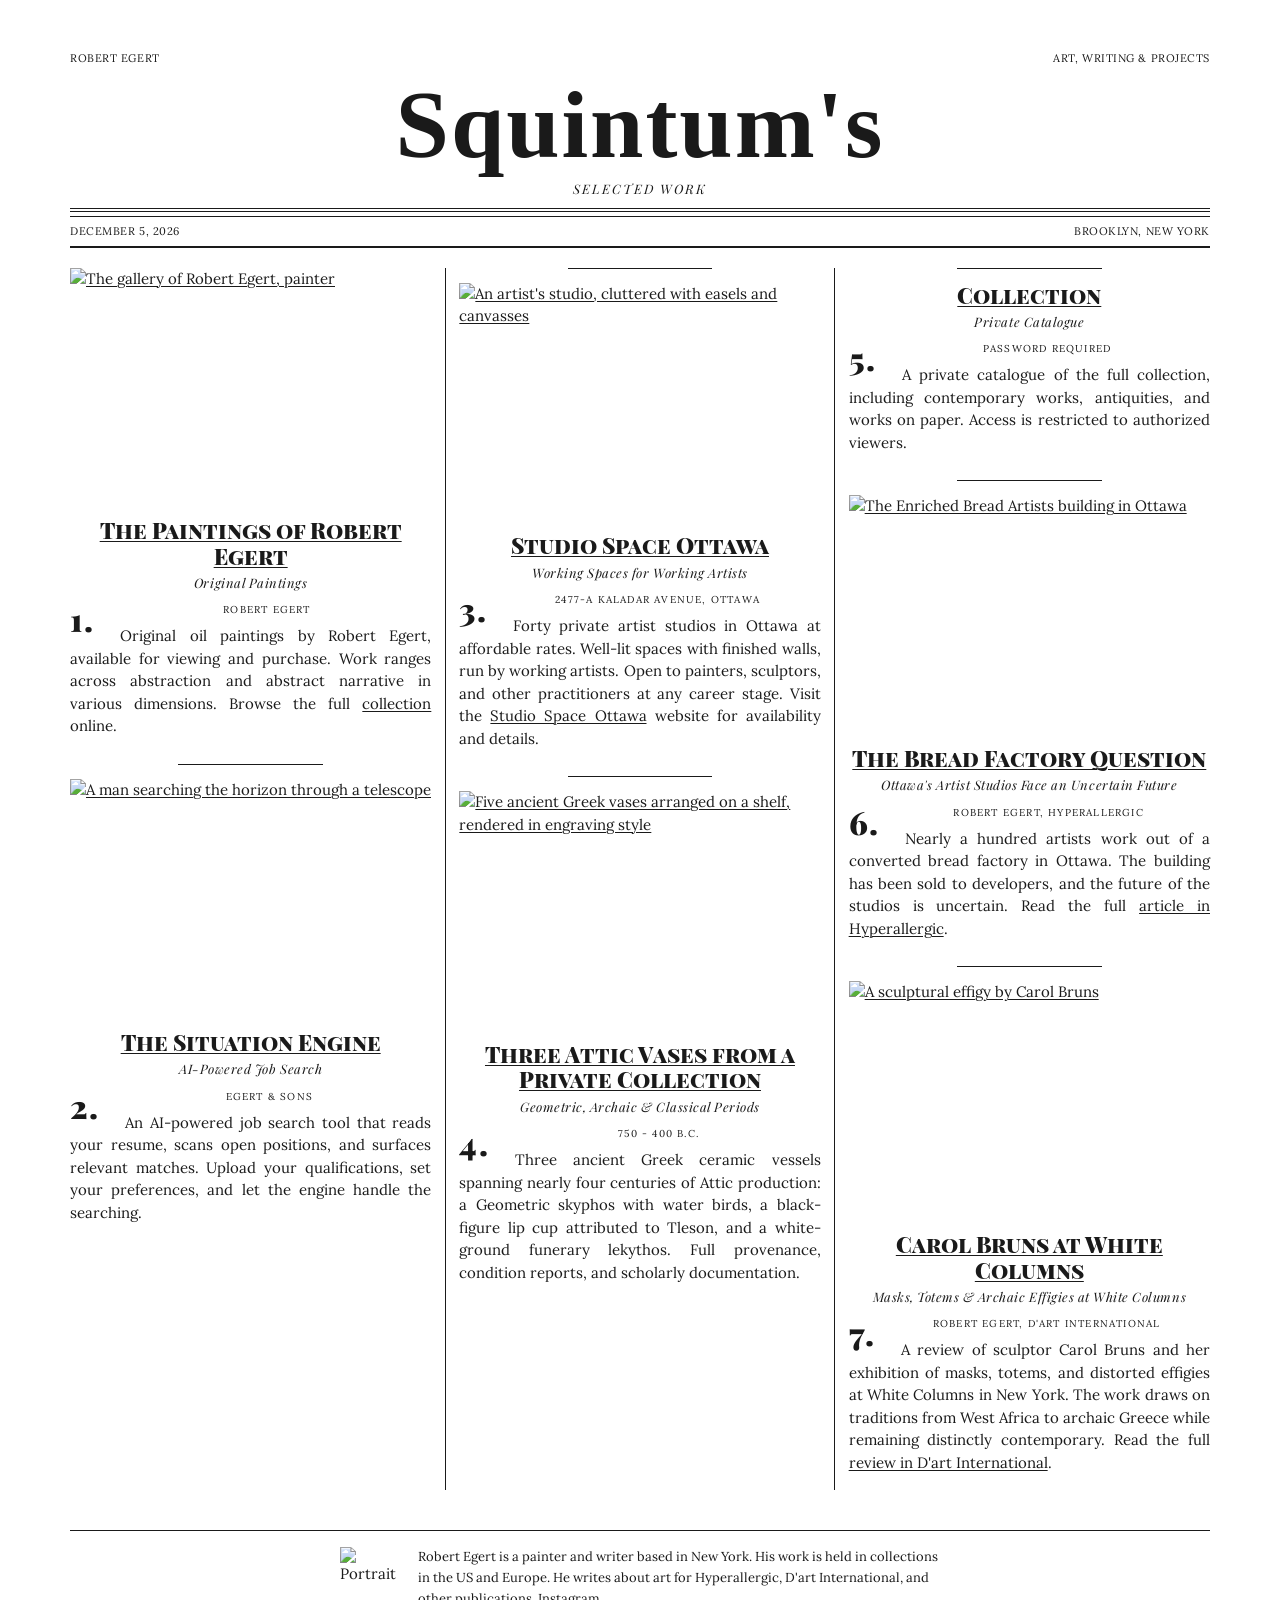
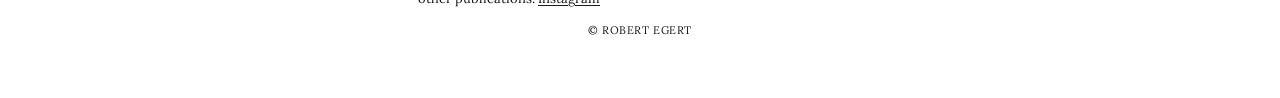
==== index.html @ 0c0c662a "Add Cloudflare Web Analytics beacon to all pages Co-Authored-By: Claude Opus 4.6 <noreply@anthropic." ====
<!DOCTYPE html>
<html lang="en">
<head>
<meta charset="UTF-8">
<meta name="viewport" content="width=device-width, initial-scale=1.0">
<title>Squintum's — A Cabinet of Esoteric Curiosities</title>
<meta name="description" content="Squintum's: paintings by Robert Egert, art writing, the Situation Engine job search tool, Studio Space Ottawa, and other projects.">
<link rel="canonical" href="https://squintum.com/">

<!-- Open Graph -->
<meta property="og:type" content="website">
<meta property="og:url" content="https://squintum.com/">
<meta property="og:title" content="Squintum's">
<meta property="og:description" content="Paintings by Robert Egert, art writing, the Situation Engine job search tool, Studio Space Ottawa, and other projects.">
<meta property="og:image" content="https://squintum.com/picture-gallery.jpg">
<meta property="og:image:width" content="1200">
<meta property="og:image:alt" content="The gallery of Robert Egert, painter">
<meta property="og:site_name" content="Squintum's">
<meta property="og:locale" content="en_US">

<!-- Twitter Card -->
<meta name="twitter:card" content="summary_large_image">
<meta name="twitter:title" content="Squintum's">
<meta name="twitter:description" content="Paintings by Robert Egert, art writing, the Situation Engine job search tool, Studio Space Ottawa, and other projects.">
<meta name="twitter:image" content="https://squintum.com/picture-gallery.jpg">

<!-- JSON-LD Structured Data -->
<script type="application/ld+json">
{
  "@context": "https://schema.org",
  "@type": "WebSite",
  "name": "Squintum's",
  "alternateName": "Squintum",
  "url": "https://squintum.com",
  "description": "Paintings, art writing, and projects by Robert Egert",
  "publisher": {
    "@type": "Person",
    "name": "Robert Egert",
    "url": "https://robertegert.com"
  }
}
</script>

<link rel="preconnect" href="https://fonts.googleapis.com">
<link rel="preconnect" href="https://fonts.gstatic.com" crossorigin>
<link href="https://fonts.googleapis.com/css2?family=Playfair+Display:ital,wght@0,400;0,700;0,900;1,400&family=Playfair+Display+SC:wght@400;700;900&family=Old+Standard+TT:ital,wght@0,400;0,700;1,400&family=Lora:ital,wght@0,400;0,700;1,400&display=swap" rel="stylesheet">
<style>
  *,
  *::before,
  *::after {
    margin: 0;
    padding: 0;
    box-sizing: border-box;
  }

  body {
    background-color: #ffffff;
    font-family: 'Lora', 'Georgia', serif;
    color: #1a1a1a;
    line-height: 1.5;
    font-size: 15px;
  }

  .page {
    max-width: 1200px;
    margin: 0 auto;
    padding: 20px 30px 60px;
  }

  /* ---- HEADER ---- */

  .masthead {
    text-align: center;
    padding: 30px 0 10px;
    border-bottom: 4px double #1a1a1a;
    margin-bottom: 4px;
  }

  .masthead-top {
    display: flex;
    justify-content: space-between;
    align-items: center;
    font-size: 11px;
    letter-spacing: 0.05em;
    text-transform: uppercase;
    margin-bottom: 10px;
  }

  .masthead h1 {
    font-family: 'Old Standard TT', 'Georgia', serif;
    font-size: clamp(48px, 8vw, 96px);
    font-weight: 700;
    line-height: 1;
    letter-spacing: 0.02em;
    margin: 0;
  }

  .masthead-subtitle {
    font-family: 'Playfair Display', serif;
    font-size: 13px;
    font-style: italic;
    letter-spacing: 0.15em;
    text-transform: uppercase;
    margin-top: 6px;
  }

  .masthead-rule {
    border: none;
    border-top: 1px solid #1a1a1a;
    margin: 0;
  }

  .masthead-info {
    display: flex;
    justify-content: space-between;
    font-size: 11px;
    letter-spacing: 0.05em;
    text-transform: uppercase;
    padding: 6px 0;
    border-bottom: 2px solid #1a1a1a;
    margin-bottom: 20px;
  }

  /* ---- COLUMNS ---- */

  .columns {
    column-count: 3;
    column-gap: 28px;
    column-rule: 1px solid #1a1a1a;
  }

  /* ---- ARTICLES ---- */

  .article {
    break-inside: avoid;
    margin-bottom: 10px;
    padding-bottom: 10px;
  }

  .article-divider {
    border: none;
    border-top: 1px solid #1a1a1a;
    width: 40%;
    margin: 0 auto 14px;
  }

  .article img {
    display: block;
    width: 100%;
    height: auto;
    margin-bottom: 10px;
  }

  .article h2 {
    font-family: 'Playfair Display SC', serif;
    font-size: 22px;
    font-weight: 900;
    line-height: 1.15;
    text-align: center;
    margin-bottom: 4px;
  }

  .article h3 {
    font-family: 'Playfair Display', serif;
    font-size: 13px;
    font-weight: 400;
    font-style: italic;
    text-align: center;
    margin-bottom: 10px;
    letter-spacing: 0.04em;
  }

  .article p {
    text-align: justify;
    text-indent: 1.2em;
    margin-bottom: 6px;
    hyphens: auto;
  }

  .columns {
    counter-reset: article-num;
  }

  .article {
    counter-increment: article-num;
  }

  .article p:first-of-type {
    text-indent: 0;
  }

  .article p:first-of-type::before {
    content: counter(article-num) ".";
    font-family: 'Playfair Display', serif;
    font-size: 3.2em;
    float: left;
    line-height: 0.8;
    margin: 4px 8px 0 0;
    font-weight: 900;
  }

  .article .byline {
    font-size: 10px;
    text-align: center;
    text-transform: uppercase;
    letter-spacing: 0.12em;
    margin-bottom: 8px;
    font-style: normal;
  }

  .article a {
    color: inherit;
    text-decoration: underline;
    text-decoration-thickness: 1px;
    text-underline-offset: 2px;
  }

  .article a:hover {
    text-decoration-thickness: 2px;
  }

  /* ---- FOOTER ---- */

  .site-footer {
    border-top: 1px solid #1a1a1a;
    margin-top: 40px;
    padding-top: 16px;
    display: flex;
    flex-direction: column;
    align-items: center;
  }

  .footer-bio {
    display: flex;
    align-items: flex-start;
    gap: 14px;
    max-width: 600px;
  }

  .footer-bio img {
    width: 64px;
    height: auto;
    flex-shrink: 0;
  }

  .footer-bio p {
    font-size: 13px;
    line-height: 1.6;
    text-align: left;
    margin: 0;
  }

  .site-footer .copyright {
    font-size: 11px;
    letter-spacing: 0.05em;
    text-transform: uppercase;
    margin-top: 12px;
  }

  .site-footer a {
    color: inherit;
    text-decoration: underline;
    text-decoration-thickness: 1px;
    text-underline-offset: 2px;
  }

  .site-footer a:hover {
    text-decoration-thickness: 2px;
  }

  /* ---- RESPONSIVE ---- */

  @media (max-width: 900px) {
    .columns {
      column-count: 2;
    }
    .page {
      padding: 15px 20px 40px;
    }
  }

  @media (max-width: 560px) {
    .columns {
      column-count: 1;
    }
    .page {
      padding: 10px 15px 30px;
    }
    .masthead h1 {
      font-size: 42px;
    }
    .masthead-top,
    .masthead-info {
      flex-direction: column;
      align-items: center;
      gap: 2px;
    }
  }
</style>
</head>
<body>
<div class="page">

  <header class="masthead">
    <div class="masthead-top">
      <span>Robert Egert</span>
      <span>Art, Writing &amp; Projects</span>
    </div>
    <h1>Squintum's</h1>
    <p class="masthead-subtitle">Selected Work</p>
  </header>
  <hr class="masthead-rule">
  <div class="masthead-info">
    <span id="pub-date"></span>
<span>Brooklyn, New York</span>
  </div>

  <div class="columns">

    <article class="article">
      <a href="https://robertegert.com"><img src="picture-gallery.jpg" alt="The gallery of Robert Egert, painter" width="1248" height="832"></a>
      <h2><a href="https://robertegert.com">The Paintings of Robert Egert</a></h2>
      <h3>Original Paintings</h3>
      <p class="byline">Robert Egert</p>
      <p>Original oil paintings by Robert Egert, available for viewing and purchase. Work ranges across abstraction and abstract narrative in various dimensions. Browse the full <a href="https://robertegert.com">collection</a> online.</p>
    </article>

    <article class="article">
      <hr class="article-divider">
      <a href="https://job-search-frontend.pages.dev"><img src="telescope-man.jpg" alt="A man searching the horizon through a telescope" width="1248" height="832" loading="lazy"></a>
      <h2><a href="https://job-search-frontend.pages.dev">The Situation Engine</a></h2>
      <h3>AI-Powered Job Search</h3>
      <p class="byline">Egert &amp; Sons</p>
      <p>An AI-powered job search tool that reads your resume, scans open positions, and surfaces relevant matches. Upload your qualifications, set your preferences, and let the engine handle the searching.</p>
    </article>

    <article class="article">
      <hr class="article-divider">
      <a href="https://studiospaceottawa.ca"><img src="studio.jpg" alt="An artist's studio, cluttered with easels and canvasses" width="1248" height="832" loading="lazy"></a>
      <h2><a href="https://studiospaceottawa.ca">Studio Space Ottawa</a></h2>
      <h3>Working Spaces for Working Artists</h3>
      <p class="byline">2477-A Kaladar Avenue, Ottawa</p>
      <p>Forty private artist studios in Ottawa at affordable rates. Well-lit spaces with finished walls, run by working artists. Open to painters, sculptors, and other practitioners at any career stage. Visit the <a href="https://studiospaceottawa.ca">Studio Space Ottawa</a> website for availability and details.</p>
    </article>

    <article class="article">
      <hr class="article-divider">
      <a href="/vases/"><img src="vases-illustration.jpg" alt="Five ancient Greek vases arranged on a shelf, rendered in engraving style" width="1248" height="832" loading="lazy"></a>
      <h2><a href="/vases/">Three Attic Vases from a Private Collection</a></h2>
      <h3>Geometric, Archaic &amp; Classical Periods</h3>
      <p class="byline">750 - 400 B.C.</p>
      <p>Three ancient Greek ceramic vessels spanning nearly four centuries of Attic production: a Geometric skyphos with water birds, a black-figure lip cup attributed to Tleson, and a white-ground funerary lekythos. Full provenance, condition reports, and scholarly documentation.</p>
    </article>

    <article class="article">
      <hr class="article-divider">
      <h2><a href="/collection/">Collection</a></h2>
      <h3>Private Catalogue</h3>
      <p class="byline">Password Required</p>
      <p>A private catalogue of the full collection, including contemporary works, antiquities, and works on paper. Access is restricted to authorized viewers.</p>
    </article>

    <article class="article">
      <hr class="article-divider">
      <a href="https://hyperallergic.com/ottawa-bread-factory-turned-artists-studios-faces-uncertain-future/"><img src="hyperallergic.jpg" alt="The Enriched Bread Artists building in Ottawa" width="1248" height="832" loading="lazy"></a>
      <h2><a href="https://hyperallergic.com/ottawa-bread-factory-turned-artists-studios-faces-uncertain-future/">The Bread Factory Question</a></h2>
      <h3>Ottawa's Artist Studios Face an Uncertain Future</h3>
      <p class="byline">Robert Egert, Hyperallergic</p>
      <p>Nearly a hundred artists work out of a converted bread factory in Ottawa. The building has been sold to developers, and the future of the studios is uncertain. Read the full <a href="https://hyperallergic.com/ottawa-bread-factory-turned-artists-studios-faces-uncertain-future/">article in Hyperallergic</a>.</p>
    </article>

    <article class="article">
      <hr class="article-divider">
      <a href="https://dartmagazine.com/?p=2984"><img src="dart-international.jpg" alt="A sculptural effigy by Carol Bruns" width="1248" height="832" loading="lazy"></a>
      <h2><a href="https://dartmagazine.com/?p=2984">Carol Bruns at White Columns</a></h2>
      <h3>Masks, Totems &amp; Archaic Effigies at White Columns</h3>
      <p class="byline">Robert Egert, D'art International</p>
      <p>A review of sculptor Carol Bruns and her exhibition of masks, totems, and distorted effigies at White Columns in New York. The work draws on traditions from West Africa to archaic Greece while remaining distinctly contemporary. Read the full <a href="https://dartmagazine.com/?p=2984">review in D'art International</a>.</p>
    </article>

  </div>

  <footer class="site-footer">
    <div class="footer-bio">
      <img src="un-homme-profound.jpg" alt="Portrait of Robert Egert" width="1248" height="832" loading="lazy">
      <p>Robert Egert is a painter and writer based in New York. His work is held in collections in the US and Europe. He writes about art for Hyperallergic, D'art International, and other publications. <a href="https://www.instagram.com/robert_egert/">Instagram</a></p>
    </div>
    <p class="copyright">&copy; Robert Egert</p>
  </footer>

</div>
<script>
  (function () {
    var today = new Date();
    var month = today.toLocaleDateString('en-US', { month: 'long' });
    var day = today.getDate();
    var year = today.getFullYear();
    document.getElementById('pub-date').textContent = month + ' ' + day + ', ' + year;
  })();
</script>
<!-- Cloudflare Web Analytics -->
<script type='module' src='https://static.cloudflareinsights.com/beacon.min.js' data-cf-beacon='{"token": "d8b18d3b2d6443efa33a87aca33cb936"}'></script>
<!-- End Cloudflare Web Analytics -->
</body>
</html>
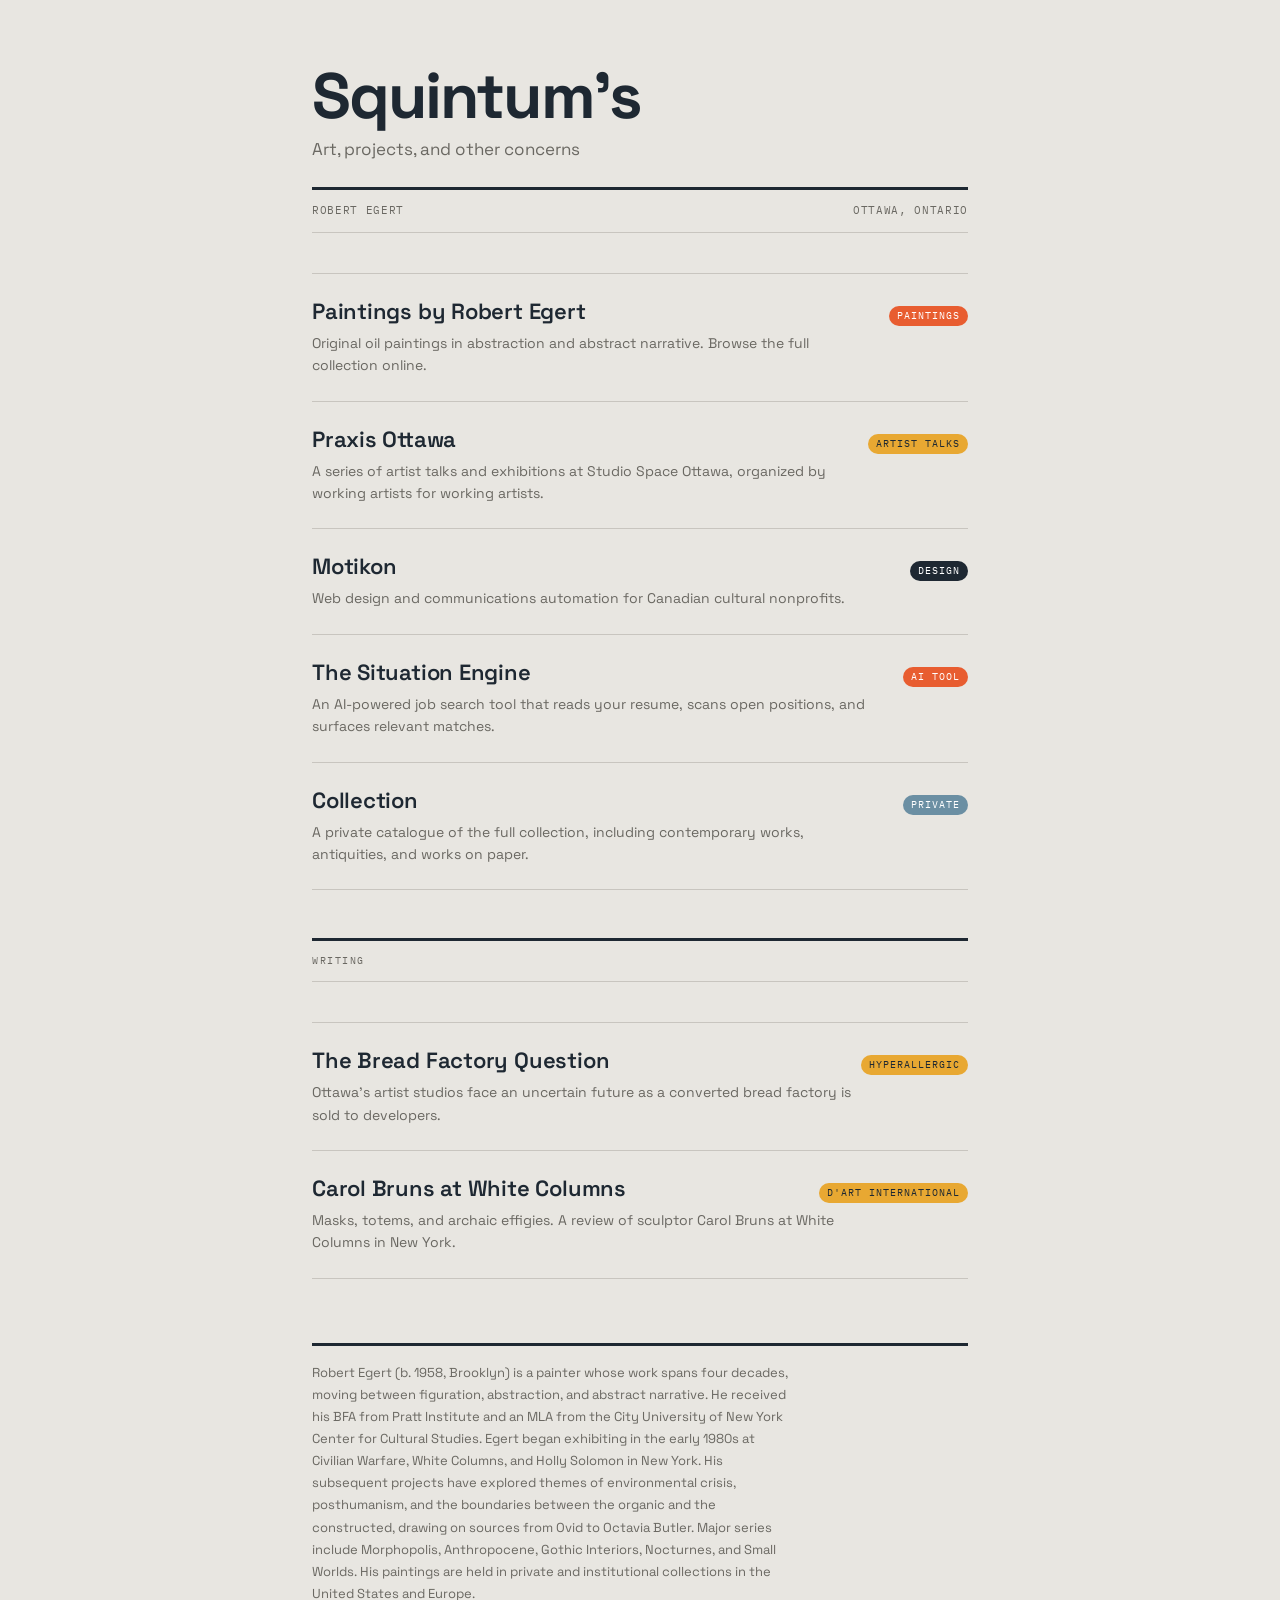
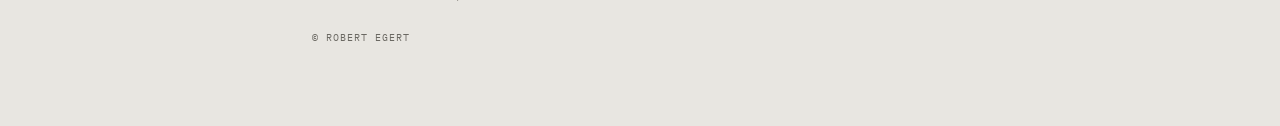
==== commit e47d9eae: "Redesign portal as spartan layout with color-coded project pucks Replaces newspaper-style illustrate" ====
--- a/index.html
+++ b/index.html
@@ -3,15 +3,15 @@
 <head>
 <meta charset="UTF-8">
 <meta name="viewport" content="width=device-width, initial-scale=1.0">
-<title>Squintum's — A Cabinet of Esoteric Curiosities</title>
-<meta name="description" content="Squintum's: paintings by Robert Egert, art writing, the Situation Engine job search tool, Studio Space Ottawa, and other projects.">
+<title>Squintum's</title>
+<meta name="description" content="Squintum's: paintings, projects, and other concerns by Robert Egert.">
 <link rel="canonical" href="https://squintum.com/">
 
 <!-- Open Graph -->
 <meta property="og:type" content="website">
 <meta property="og:url" content="https://squintum.com/">
 <meta property="og:title" content="Squintum's">
-<meta property="og:description" content="Paintings by Robert Egert, art writing, the Situation Engine job search tool, Studio Space Ottawa, and other projects.">
+<meta property="og:description" content="Paintings, projects, and other concerns by Robert Egert.">
 <meta property="og:image" content="https://squintum.com/picture-gallery.jpg">
 <meta property="og:image:width" content="1200">
 <meta property="og:image:alt" content="The gallery of Robert Egert, painter">
@@ -21,7 +21,7 @@
 <!-- Twitter Card -->
 <meta name="twitter:card" content="summary_large_image">
 <meta name="twitter:title" content="Squintum's">
-<meta name="twitter:description" content="Paintings by Robert Egert, art writing, the Situation Engine job search tool, Studio Space Ottawa, and other projects.">
+<meta name="twitter:description" content="Paintings, projects, and other concerns by Robert Egert.">
 <meta name="twitter:image" content="https://squintum.com/picture-gallery.jpg">
 
 <!-- JSON-LD Structured Data -->
@@ -32,7 +32,7 @@
   "name": "Squintum's",
   "alternateName": "Squintum",
   "url": "https://squintum.com",
-  "description": "Paintings, art writing, and projects by Robert Egert",
+  "description": "Paintings, projects, and other concerns by Robert Egert",
   "publisher": {
     "@type": "Person",
     "name": "Robert Egert",
@@ -43,361 +43,290 @@
 
 <link rel="preconnect" href="https://fonts.googleapis.com">
 <link rel="preconnect" href="https://fonts.gstatic.com" crossorigin>
-<link href="https://fonts.googleapis.com/css2?family=Playfair+Display:ital,wght@0,400;0,700;0,900;1,400&family=Playfair+Display+SC:wght@400;700;900&family=Old+Standard+TT:ital,wght@0,400;0,700;1,400&family=Lora:ital,wght@0,400;0,700;1,400&display=swap" rel="stylesheet">
+<link href="https://fonts.googleapis.com/css2?family=Space+Grotesk:wght@300;400;500;600;700&family=IBM+Plex+Mono:wght@300;400;500&display=swap" rel="stylesheet">
 <style>
-  *,
-  *::before,
-  *::after {
-    margin: 0;
-    padding: 0;
-    box-sizing: border-box;
-  }
-
-  body {
-    background-color: #ffffff;
-    font-family: 'Lora', 'Georgia', serif;
-    color: #1a1a1a;
-    line-height: 1.5;
-    font-size: 15px;
-  }
-
-  .page {
-    max-width: 1200px;
-    margin: 0 auto;
-    padding: 20px 30px 60px;
-  }
-
-  /* ---- HEADER ---- */
-
-  .masthead {
-    text-align: center;
-    padding: 30px 0 10px;
-    border-bottom: 4px double #1a1a1a;
-    margin-bottom: 4px;
-  }
-
-  .masthead-top {
-    display: flex;
-    justify-content: space-between;
-    align-items: center;
-    font-size: 11px;
-    letter-spacing: 0.05em;
-    text-transform: uppercase;
-    margin-bottom: 10px;
-  }
-
-  .masthead h1 {
-    font-family: 'Old Standard TT', 'Georgia', serif;
-    font-size: clamp(48px, 8vw, 96px);
-    font-weight: 700;
-    line-height: 1;
-    letter-spacing: 0.02em;
-    margin: 0;
-  }
-
-  .masthead-subtitle {
-    font-family: 'Playfair Display', serif;
-    font-size: 13px;
-    font-style: italic;
-    letter-spacing: 0.15em;
-    text-transform: uppercase;
-    margin-top: 6px;
-  }
-
-  .masthead-rule {
-    border: none;
-    border-top: 1px solid #1a1a1a;
-    margin: 0;
-  }
-
-  .masthead-info {
-    display: flex;
-    justify-content: space-between;
-    font-size: 11px;
-    letter-spacing: 0.05em;
-    text-transform: uppercase;
-    padding: 6px 0;
-    border-bottom: 2px solid #1a1a1a;
-    margin-bottom: 20px;
-  }
-
-  /* ---- COLUMNS ---- */
-
-  .columns {
-    column-count: 3;
-    column-gap: 28px;
-    column-rule: 1px solid #1a1a1a;
-  }
-
-  /* ---- ARTICLES ---- */
-
-  .article {
-    break-inside: avoid;
-    margin-bottom: 10px;
-    padding-bottom: 10px;
-  }
-
-  .article-divider {
-    border: none;
-    border-top: 1px solid #1a1a1a;
-    width: 40%;
-    margin: 0 auto 14px;
-  }
-
-  .article img {
-    display: block;
-    width: 100%;
-    height: auto;
-    margin-bottom: 10px;
-  }
-
-  .article h2 {
-    font-family: 'Playfair Display SC', serif;
-    font-size: 22px;
-    font-weight: 900;
-    line-height: 1.15;
-    text-align: center;
-    margin-bottom: 4px;
-  }
-
-  .article h3 {
-    font-family: 'Playfair Display', serif;
-    font-size: 13px;
-    font-weight: 400;
-    font-style: italic;
-    text-align: center;
-    margin-bottom: 10px;
-    letter-spacing: 0.04em;
-  }
-
-  .article p {
-    text-align: justify;
-    text-indent: 1.2em;
-    margin-bottom: 6px;
-    hyphens: auto;
-  }
-
-  .columns {
-    counter-reset: article-num;
-  }
-
-  .article {
-    counter-increment: article-num;
-  }
-
-  .article p:first-of-type {
-    text-indent: 0;
-  }
-
-  .article p:first-of-type::before {
-    content: counter(article-num) ".";
-    font-family: 'Playfair Display', serif;
-    font-size: 3.2em;
-    float: left;
-    line-height: 0.8;
-    margin: 4px 8px 0 0;
-    font-weight: 900;
-  }
-
-  .article .byline {
-    font-size: 10px;
-    text-align: center;
-    text-transform: uppercase;
-    letter-spacing: 0.12em;
-    margin-bottom: 8px;
-    font-style: normal;
-  }
-
-  .article a {
-    color: inherit;
-    text-decoration: underline;
-    text-decoration-thickness: 1px;
-    text-underline-offset: 2px;
-  }
-
-  .article a:hover {
-    text-decoration-thickness: 2px;
-  }
-
-  /* ---- FOOTER ---- */
-
-  .site-footer {
-    border-top: 1px solid #1a1a1a;
-    margin-top: 40px;
-    padding-top: 16px;
-    display: flex;
-    flex-direction: column;
-    align-items: center;
-  }
-
-  .footer-bio {
-    display: flex;
-    align-items: flex-start;
-    gap: 14px;
-    max-width: 600px;
-  }
-
-  .footer-bio img {
-    width: 64px;
-    height: auto;
-    flex-shrink: 0;
-  }
-
-  .footer-bio p {
-    font-size: 13px;
-    line-height: 1.6;
-    text-align: left;
-    margin: 0;
-  }
-
-  .site-footer .copyright {
-    font-size: 11px;
-    letter-spacing: 0.05em;
-    text-transform: uppercase;
-    margin-top: 12px;
-  }
-
-  .site-footer a {
-    color: inherit;
-    text-decoration: underline;
-    text-decoration-thickness: 1px;
-    text-underline-offset: 2px;
-  }
-
-  .site-footer a:hover {
-    text-decoration-thickness: 2px;
-  }
-
-  /* ---- RESPONSIVE ---- */
-
-  @media (max-width: 900px) {
-    .columns {
-      column-count: 2;
-    }
-    .page {
-      padding: 15px 20px 40px;
-    }
-  }
-
-  @media (max-width: 560px) {
-    .columns {
-      column-count: 1;
-    }
-    .page {
-      padding: 10px 15px 30px;
-    }
-    .masthead h1 {
-      font-size: 42px;
-    }
-    .masthead-top,
-    .masthead-info {
-      flex-direction: column;
-      align-items: center;
-      gap: 2px;
-    }
-  }
+*, *::before, *::after { margin: 0; padding: 0; box-sizing: border-box; }
+
+:root {
+  --warm: #E8A832;
+  --cool: #6B8FA3;
+  --vibrant: #E85D30;
+  --dark: #1E2832;
+  --bg: #E8E6E1;
+  --rule: #C8C5BF;
+  --muted: #6A6862;
+}
+
+body {
+  font-family: 'Space Grotesk', sans-serif;
+  background: var(--bg);
+  color: var(--dark);
+  font-size: 16px;
+  line-height: 1.6;
+}
+
+.page {
+  max-width: 720px;
+  margin: 0 auto;
+  padding: 64px 32px 80px;
+}
+
+/* --- HEADER --- */
+.masthead {
+  margin-bottom: 8px;
+}
+
+.masthead h1 {
+  font-family: 'Space Grotesk', sans-serif;
+  font-size: 64px;
+  font-weight: 700;
+  line-height: 1;
+  letter-spacing: -0.03em;
+}
+
+.masthead-meta {
+  display: flex;
+  justify-content: space-between;
+  align-items: baseline;
+  font-family: 'IBM Plex Mono', monospace;
+  font-size: 11px;
+  letter-spacing: 0.06em;
+  text-transform: uppercase;
+  color: var(--muted);
+  padding: 12px 0;
+  border-top: 3px solid var(--dark);
+  border-bottom: 1px solid var(--rule);
+}
+
+.tagline {
+  font-size: 17px;
+  font-weight: 400;
+  color: var(--muted);
+  margin-top: 8px;
+  margin-bottom: 24px;
+}
+
+/* --- PROJECT LIST --- */
+.projects {
+  margin-top: 40px;
+}
+
+.project {
+  padding: 24px 0;
+  border-bottom: 1px solid var(--rule);
+}
+
+.project:first-child {
+  border-top: 1px solid var(--rule);
+}
+
+.project-header {
+  display: flex;
+  justify-content: space-between;
+  align-items: baseline;
+  gap: 16px;
+  margin-bottom: 6px;
+}
+
+.project h2 {
+  font-size: 22px;
+  font-weight: 600;
+  letter-spacing: -0.01em;
+  line-height: 1.2;
+}
+
+.project h2 a {
+  color: var(--dark);
+  text-decoration: none;
+  transition: background-color 0.15s;
+}
+
+.project h2 a:hover {
+  border-bottom: 2px solid var(--dark);
+}
+
+.project.c-vibrant h2 a:hover  { background-color: var(--vibrant); }
+.project.c-cool h2 a:hover     { background-color: var(--cool); }
+.project.c-warm h2 a:hover     { background-color: var(--warm); }
+.project.c-dark h2 a:hover     { background-color: var(--dark); color: #fff; }
+
+.project-type {
+  font-family: 'IBM Plex Mono', monospace;
+  font-size: 10px;
+  text-transform: uppercase;
+  letter-spacing: 0.1em;
+  color: #fff;
+  padding: 2px 8px;
+  border-radius: 100px;
+  white-space: nowrap;
+  flex-shrink: 0;
+}
+
+.project-type.t-paintings  { background: var(--vibrant); }
+.project-type.t-studios    { background: var(--cool); }
+.project-type.t-talks      { background: var(--warm); color: var(--dark); }
+.project-type.t-design     { background: var(--dark); }
+.project-type.t-tool       { background: var(--vibrant); }
+.project-type.t-private    { background: var(--cool); }
+.project-type.t-writing    { background: var(--warm); color: var(--dark); }
+
+.project p {
+  font-size: 14px;
+  font-weight: 400;
+  color: var(--muted);
+  line-height: 1.6;
+  max-width: 560px;
+}
+
+/* --- WRITING --- */
+.section-rule {
+  border: none;
+  border-top: 3px solid var(--dark);
+  margin-top: 48px;
+  margin-bottom: 0;
+}
+
+.section-label {
+  font-family: 'IBM Plex Mono', monospace;
+  font-size: 10px;
+  text-transform: uppercase;
+  letter-spacing: 0.15em;
+  color: var(--muted);
+  padding: 12px 0;
+  border-bottom: 1px solid var(--rule);
+}
+
+/* --- FOOTER --- */
+footer {
+  margin-top: 64px;
+  padding-top: 16px;
+  border-top: 3px solid var(--dark);
+}
+
+footer p {
+  font-size: 13px;
+  color: var(--muted);
+  line-height: 1.7;
+  max-width: 480px;
+}
+
+footer a {
+  color: var(--dark);
+  text-decoration: none;
+  border-bottom: 1px solid var(--rule);
+}
+
+footer a:hover {
+  border-color: var(--vibrant);
+}
+
+.copyright {
+  font-family: 'IBM Plex Mono', monospace;
+  font-size: 10px;
+  text-transform: uppercase;
+  letter-spacing: 0.1em;
+  color: var(--muted);
+  margin-top: 24px;
+}
+
+@media (max-width: 560px) {
+  .page { padding: 40px 20px 60px; }
+  .masthead h1 { font-size: 42px; }
+  .project-header { flex-direction: column; gap: 4px; }
+}
 </style>
 </head>
 <body>
 <div class="page">
 
   <header class="masthead">
-    <div class="masthead-top">
-      <span>Robert Egert</span>
-      <span>Art, Writing &amp; Projects</span>
-    </div>
     <h1>Squintum's</h1>
-    <p class="masthead-subtitle">Selected Work</p>
+    <p class="tagline">Art, projects, and other concerns</p>
   </header>
-  <hr class="masthead-rule">
-  <div class="masthead-info">
-    <span id="pub-date"></span>
-<span>Brooklyn, New York</span>
+  <div class="masthead-meta">
+    <span>Robert Egert</span>
+    <span>Ottawa, Ontario</span>
   </div>
 
-  <div class="columns">
-
-    <article class="article">
-      <a href="https://robertegert.com"><img src="picture-gallery.jpg" alt="The gallery of Robert Egert, painter" width="1248" height="832"></a>
-      <h2><a href="https://robertegert.com">The Paintings of Robert Egert</a></h2>
-      <h3>Original Paintings</h3>
-      <p class="byline">Robert Egert</p>
-      <p>Original oil paintings by Robert Egert, available for viewing and purchase. Work ranges across abstraction and abstract narrative in various dimensions. Browse the full <a href="https://robertegert.com">collection</a> online.</p>
-    </article>
-
-    <article class="article">
-      <hr class="article-divider">
-      <a href="https://job-search-frontend.pages.dev"><img src="telescope-man.jpg" alt="A man searching the horizon through a telescope" width="1248" height="832" loading="lazy"></a>
-      <h2><a href="https://job-search-frontend.pages.dev">The Situation Engine</a></h2>
-      <h3>AI-Powered Job Search</h3>
-      <p class="byline">Egert &amp; Sons</p>
-      <p>An AI-powered job search tool that reads your resume, scans open positions, and surfaces relevant matches. Upload your qualifications, set your preferences, and let the engine handle the searching.</p>
-    </article>
-
-    <article class="article">
-      <hr class="article-divider">
-      <a href="https://studiospaceottawa.ca"><img src="studio.jpg" alt="An artist's studio, cluttered with easels and canvasses" width="1248" height="832" loading="lazy"></a>
-      <h2><a href="https://studiospaceottawa.ca">Studio Space Ottawa</a></h2>
-      <h3>Working Spaces for Working Artists</h3>
-      <p class="byline">2477-A Kaladar Avenue, Ottawa</p>
-      <p>Forty private artist studios in Ottawa at affordable rates. Well-lit spaces with finished walls, run by working artists. Open to painters, sculptors, and other practitioners at any career stage. Visit the <a href="https://studiospaceottawa.ca">Studio Space Ottawa</a> website for availability and details.</p>
-    </article>
-
-    <article class="article">
-      <hr class="article-divider">
-      <a href="/vases/"><img src="vases-illustration.jpg" alt="Five ancient Greek vases arranged on a shelf, rendered in engraving style" width="1248" height="832" loading="lazy"></a>
-      <h2><a href="/vases/">Three Attic Vases from a Private Collection</a></h2>
-      <h3>Geometric, Archaic &amp; Classical Periods</h3>
-      <p class="byline">750 - 400 B.C.</p>
-      <p>Three ancient Greek ceramic vessels spanning nearly four centuries of Attic production: a Geometric skyphos with water birds, a black-figure lip cup attributed to Tleson, and a white-ground funerary lekythos. Full provenance, condition reports, and scholarly documentation.</p>
-    </article>
-
-    <article class="article">
-      <hr class="article-divider">
-      <h2><a href="/collection/">Collection</a></h2>
-      <h3>Private Catalogue</h3>
-      <p class="byline">Password Required</p>
-      <p>A private catalogue of the full collection, including contemporary works, antiquities, and works on paper. Access is restricted to authorized viewers.</p>
-    </article>
-
-    <article class="article">
-      <hr class="article-divider">
-      <a href="https://hyperallergic.com/ottawa-bread-factory-turned-artists-studios-faces-uncertain-future/"><img src="hyperallergic.jpg" alt="The Enriched Bread Artists building in Ottawa" width="1248" height="832" loading="lazy"></a>
-      <h2><a href="https://hyperallergic.com/ottawa-bread-factory-turned-artists-studios-faces-uncertain-future/">The Bread Factory Question</a></h2>
-      <h3>Ottawa's Artist Studios Face an Uncertain Future</h3>
-      <p class="byline">Robert Egert, Hyperallergic</p>
-      <p>Nearly a hundred artists work out of a converted bread factory in Ottawa. The building has been sold to developers, and the future of the studios is uncertain. Read the full <a href="https://hyperallergic.com/ottawa-bread-factory-turned-artists-studios-faces-uncertain-future/">article in Hyperallergic</a>.</p>
-    </article>
-
-    <article class="article">
-      <hr class="article-divider">
-      <a href="https://dartmagazine.com/?p=2984"><img src="dart-international.jpg" alt="A sculptural effigy by Carol Bruns" width="1248" height="832" loading="lazy"></a>
-      <h2><a href="https://dartmagazine.com/?p=2984">Carol Bruns at White Columns</a></h2>
-      <h3>Masks, Totems &amp; Archaic Effigies at White Columns</h3>
-      <p class="byline">Robert Egert, D'art International</p>
-      <p>A review of sculptor Carol Bruns and her exhibition of masks, totems, and distorted effigies at White Columns in New York. The work draws on traditions from West Africa to archaic Greece while remaining distinctly contemporary. Read the full <a href="https://dartmagazine.com/?p=2984">review in D'art International</a>.</p>
-    </article>
+  <div class="projects">
+
+    <div class="project c-vibrant">
+      <div class="project-header">
+        <h2><a href="https://robertegert.com">Paintings by Robert Egert</a></h2>
+        <span class="project-type t-paintings">Paintings</span>
+      </div>
+      <p>Original oil paintings in abstraction and abstract narrative. Browse the full collection online.</p>
+    </div>
+
+    <div class="project c-cool" style="display:none;">
+      <div class="project-header">
+        <h2><a href="https://studiospaceottawa.ca">Studio Space Ottawa</a></h2>
+        <span class="project-type t-studios">Studios</span>
+      </div>
+      <p>Forty private artist studios in Ottawa at affordable rates. Well-lit spaces with finished walls, run by working artists.</p>
+    </div>
+
+    <div class="project c-warm">
+      <div class="project-header">
+        <h2><a href="https://praxisottawa.ca">Praxis Ottawa</a></h2>
+        <span class="project-type t-talks">Artist Talks</span>
+      </div>
+      <p>A series of artist talks and exhibitions at Studio Space Ottawa, organized by working artists for working artists.</p>
+    </div>
+
+    <div class="project c-dark">
+      <div class="project-header">
+        <h2><a href="https://motikon.ca">Motikon</a></h2>
+        <span class="project-type t-design">Design</span>
+      </div>
+      <p>Web design and communications automation for Canadian cultural nonprofits.</p>
+    </div>
+
+    <div class="project c-vibrant">
+      <div class="project-header">
+        <h2><a href="https://job-search-frontend.pages.dev">The Situation Engine</a></h2>
+        <span class="project-type t-tool">AI Tool</span>
+      </div>
+      <p>An AI-powered job search tool that reads your resume, scans open positions, and surfaces relevant matches.</p>
+    </div>
+
+    <div class="project c-cool">
+      <div class="project-header">
+        <h2><a href="/collection/">Collection</a></h2>
+        <span class="project-type t-private">Private</span>
+      </div>
+      <p>A private catalogue of the full collection, including contemporary works, antiquities, and works on paper.</p>
+    </div>
 
   </div>
 
-  <footer class="site-footer">
-    <div class="footer-bio">
-      <img src="un-homme-profound.jpg" alt="Portrait of Robert Egert" width="1248" height="832" loading="lazy">
-      <p>Robert Egert is a painter and writer based in New York. His work is held in collections in the US and Europe. He writes about art for Hyperallergic, D'art International, and other publications. <a href="https://www.instagram.com/robert_egert/">Instagram</a></p>
-    </div>
+  <hr class="section-rule">
+  <div class="section-label">Writing</div>
+
+  <div class="projects">
+    <div class="project c-warm">
+      <div class="project-header">
+        <h2><a href="https://hyperallergic.com/ottawa-bread-factory-turned-artists-studios-faces-uncertain-future/">The Bread Factory Question</a></h2>
+        <span class="project-type t-writing">Hyperallergic</span>
+      </div>
+      <p>Ottawa's artist studios face an uncertain future as a converted bread factory is sold to developers.</p>
+    </div>
+
+    <div class="project c-warm">
+      <div class="project-header">
+        <h2><a href="https://dartmagazine.com/?p=2984">Carol Bruns at White Columns</a></h2>
+        <span class="project-type t-writing">D'art International</span>
+      </div>
+      <p>Masks, totems, and archaic effigies. A review of sculptor Carol Bruns at White Columns in New York.</p>
+    </div>
+  </div>
+
+  <footer>
+    <p>Robert Egert (b. 1958, Brooklyn) is a painter whose work spans four decades, moving between figuration, abstraction, and abstract narrative. He received his BFA from Pratt Institute and an MLA from the City University of New York Center for Cultural Studies. Egert began exhibiting in the early 1980s at Civilian Warfare, White Columns, and Holly Solomon in New York. His subsequent projects have explored themes of environmental crisis, posthumanism, and the boundaries between the organic and the constructed, drawing on sources from Ovid to Octavia Butler. Major series include Morphopolis, Anthropocene, Gothic Interiors, Nocturnes, and Small Worlds. His paintings are held in private and institutional collections in the United States and Europe.</p>
     <p class="copyright">&copy; Robert Egert</p>
   </footer>
 
 </div>
-<script>
-  (function () {
-    var today = new Date();
-    var month = today.toLocaleDateString('en-US', { month: 'long' });
-    var day = today.getDate();
-    var year = today.getFullYear();
-    document.getElementById('pub-date').textContent = month + ' ' + day + ', ' + year;
-  })();
-</script>
 <!-- Cloudflare Web Analytics -->
 <script type='module' src='https://static.cloudflareinsights.com/beacon.min.js' data-cf-beacon='{"token": "d8b18d3b2d6443efa33a87aca33cb936"}'></script>
 <!-- End Cloudflare Web Analytics -->
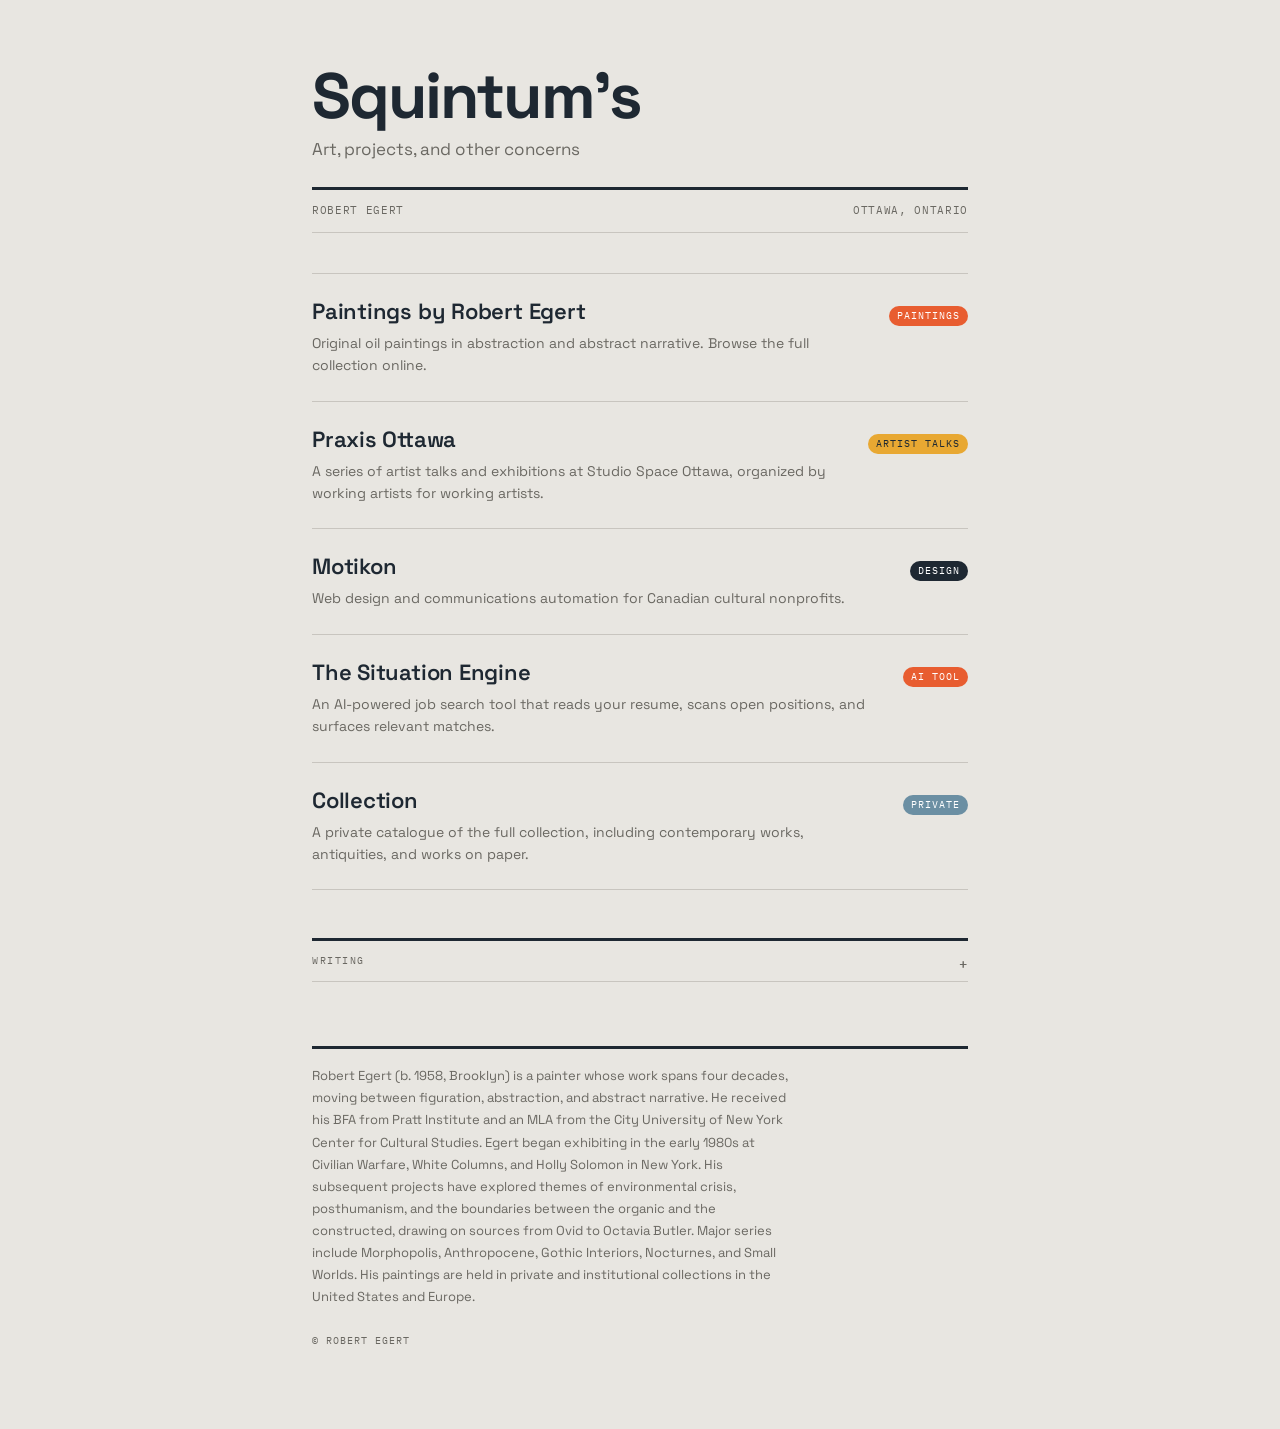
==== commit a9f7cd56: "Collapse Writing section by default, expand on click Co-Authored-By: Claude Opus 4.6 <noreply@anthro" ====
--- a/index.html
+++ b/index.html
@@ -145,9 +145,9 @@
   border-bottom: 2px solid var(--dark);
 }
 
-.project.c-vibrant h2 a:hover  { background-color: var(--vibrant); }
-.project.c-cool h2 a:hover     { background-color: var(--cool); }
-.project.c-warm h2 a:hover     { background-color: var(--warm); }
+.project.c-vibrant h2 a:hover  { background-color: var(--vibrant); color: #fff; }
+.project.c-cool h2 a:hover     { background-color: var(--cool); color: #fff; }
+.project.c-warm h2 a:hover     { background-color: var(--warm); color: #fff; }
 .project.c-dark h2 a:hover     { background-color: var(--dark); color: #fff; }
 
 .project-type {
@@ -186,14 +186,33 @@
   margin-bottom: 0;
 }
 
-.section-label {
+.writing-toggle {
+  border-bottom: 1px solid var(--rule);
+  cursor: pointer;
+}
+
+.writing-toggle summary {
   font-family: 'IBM Plex Mono', monospace;
   font-size: 10px;
   text-transform: uppercase;
   letter-spacing: 0.15em;
   color: var(--muted);
   padding: 12px 0;
-  border-bottom: 1px solid var(--rule);
+  list-style: none;
+}
+
+.writing-toggle summary::-webkit-details-marker { display: none; }
+
+.writing-toggle summary::after {
+  content: '+';
+  float: right;
+  font-size: 14px;
+  font-weight: 500;
+  transition: transform 0.2s;
+}
+
+.writing-toggle[open] summary::after {
+  content: '\2212';
 }
 
 /* --- FOOTER --- */
@@ -301,25 +320,26 @@
   </div>
 
   <hr class="section-rule">
-  <div class="section-label">Writing</div>
-
-  <div class="projects">
-    <div class="project c-warm">
-      <div class="project-header">
-        <h2><a href="https://hyperallergic.com/ottawa-bread-factory-turned-artists-studios-faces-uncertain-future/">The Bread Factory Question</a></h2>
-        <span class="project-type t-writing">Hyperallergic</span>
-      </div>
-      <p>Ottawa's artist studios face an uncertain future as a converted bread factory is sold to developers.</p>
-    </div>
-
-    <div class="project c-warm">
-      <div class="project-header">
-        <h2><a href="https://dartmagazine.com/?p=2984">Carol Bruns at White Columns</a></h2>
-        <span class="project-type t-writing">D'art International</span>
-      </div>
-      <p>Masks, totems, and archaic effigies. A review of sculptor Carol Bruns at White Columns in New York.</p>
-    </div>
-  </div>
+  <details class="writing-toggle">
+    <summary>Writing</summary>
+    <div class="projects">
+      <div class="project c-warm">
+        <div class="project-header">
+          <h2><a href="https://hyperallergic.com/ottawa-bread-factory-turned-artists-studios-faces-uncertain-future/">The Bread Factory Question</a></h2>
+          <span class="project-type t-writing">Hyperallergic</span>
+        </div>
+        <p>Ottawa's artist studios face an uncertain future as a converted bread factory is sold to developers.</p>
+      </div>
+
+      <div class="project c-warm">
+        <div class="project-header">
+          <h2><a href="https://dartmagazine.com/?p=2984">Carol Bruns at White Columns</a></h2>
+          <span class="project-type t-writing">D'art International</span>
+        </div>
+        <p>Masks, totems, and archaic effigies. A review of sculptor Carol Bruns at White Columns in New York.</p>
+      </div>
+    </div>
+  </details>
 
   <footer>
     <p>Robert Egert (b. 1958, Brooklyn) is a painter whose work spans four decades, moving between figuration, abstraction, and abstract narrative. He received his BFA from Pratt Institute and an MLA from the City University of New York Center for Cultural Studies. Egert began exhibiting in the early 1980s at Civilian Warfare, White Columns, and Holly Solomon in New York. His subsequent projects have explored themes of environmental crisis, posthumanism, and the boundaries between the organic and the constructed, drawing on sources from Ovid to Octavia Butler. Major series include Morphopolis, Anthropocene, Gothic Interiors, Nocturnes, and Small Worlds. His paintings are held in private and institutional collections in the United States and Europe.</p>
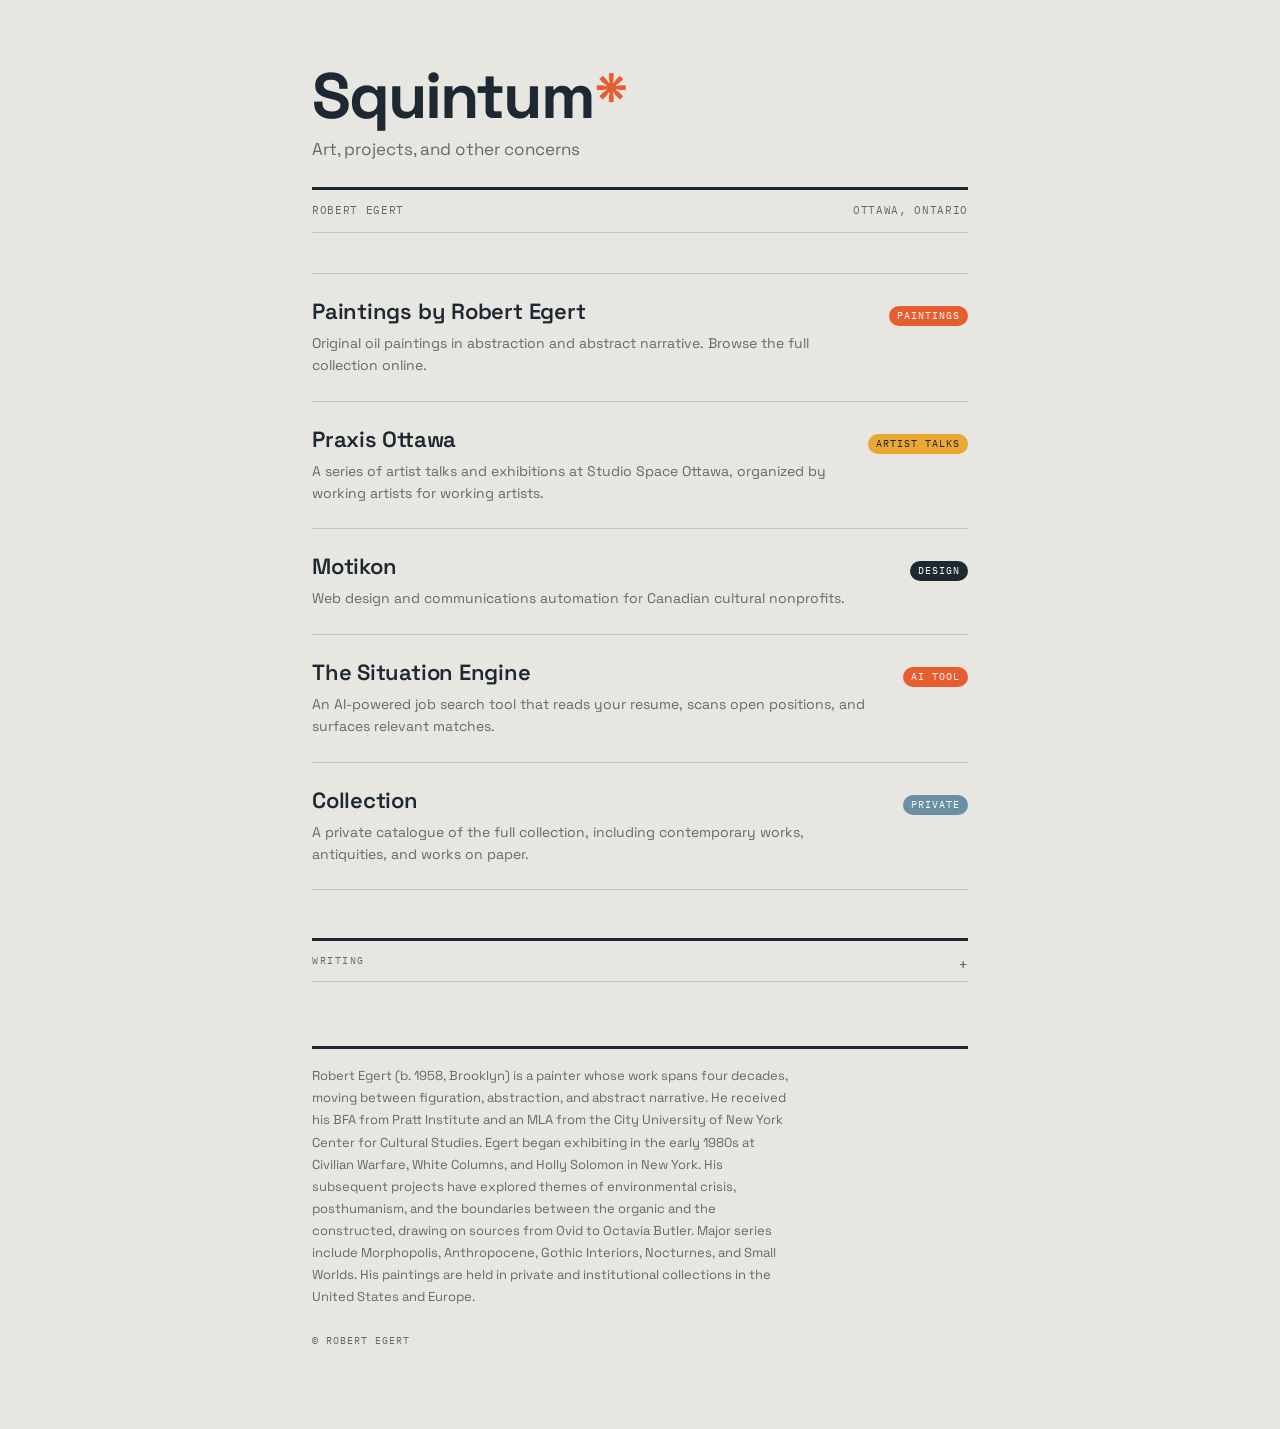
==== commit d68a0b81: "Add Squintum* asterisk linking to history page Asterisk in the title links to a 250-word piece on th" ====
--- a/index.html
+++ b/index.html
@@ -84,6 +84,15 @@
   letter-spacing: -0.03em;
 }
 
+.asterisk {
+  color: var(--vibrant);
+  text-decoration: none;
+}
+
+.asterisk:hover {
+  color: var(--warm);
+}
+
 .masthead-meta {
   display: flex;
   justify-content: space-between;
@@ -259,7 +268,7 @@
 <div class="page">
 
   <header class="masthead">
-    <h1>Squintum's</h1>
+    <h1>Squintum<a href="/squintum.html" class="asterisk">*</a></h1>
     <p class="tagline">Art, projects, and other concerns</p>
   </header>
   <div class="masthead-meta">
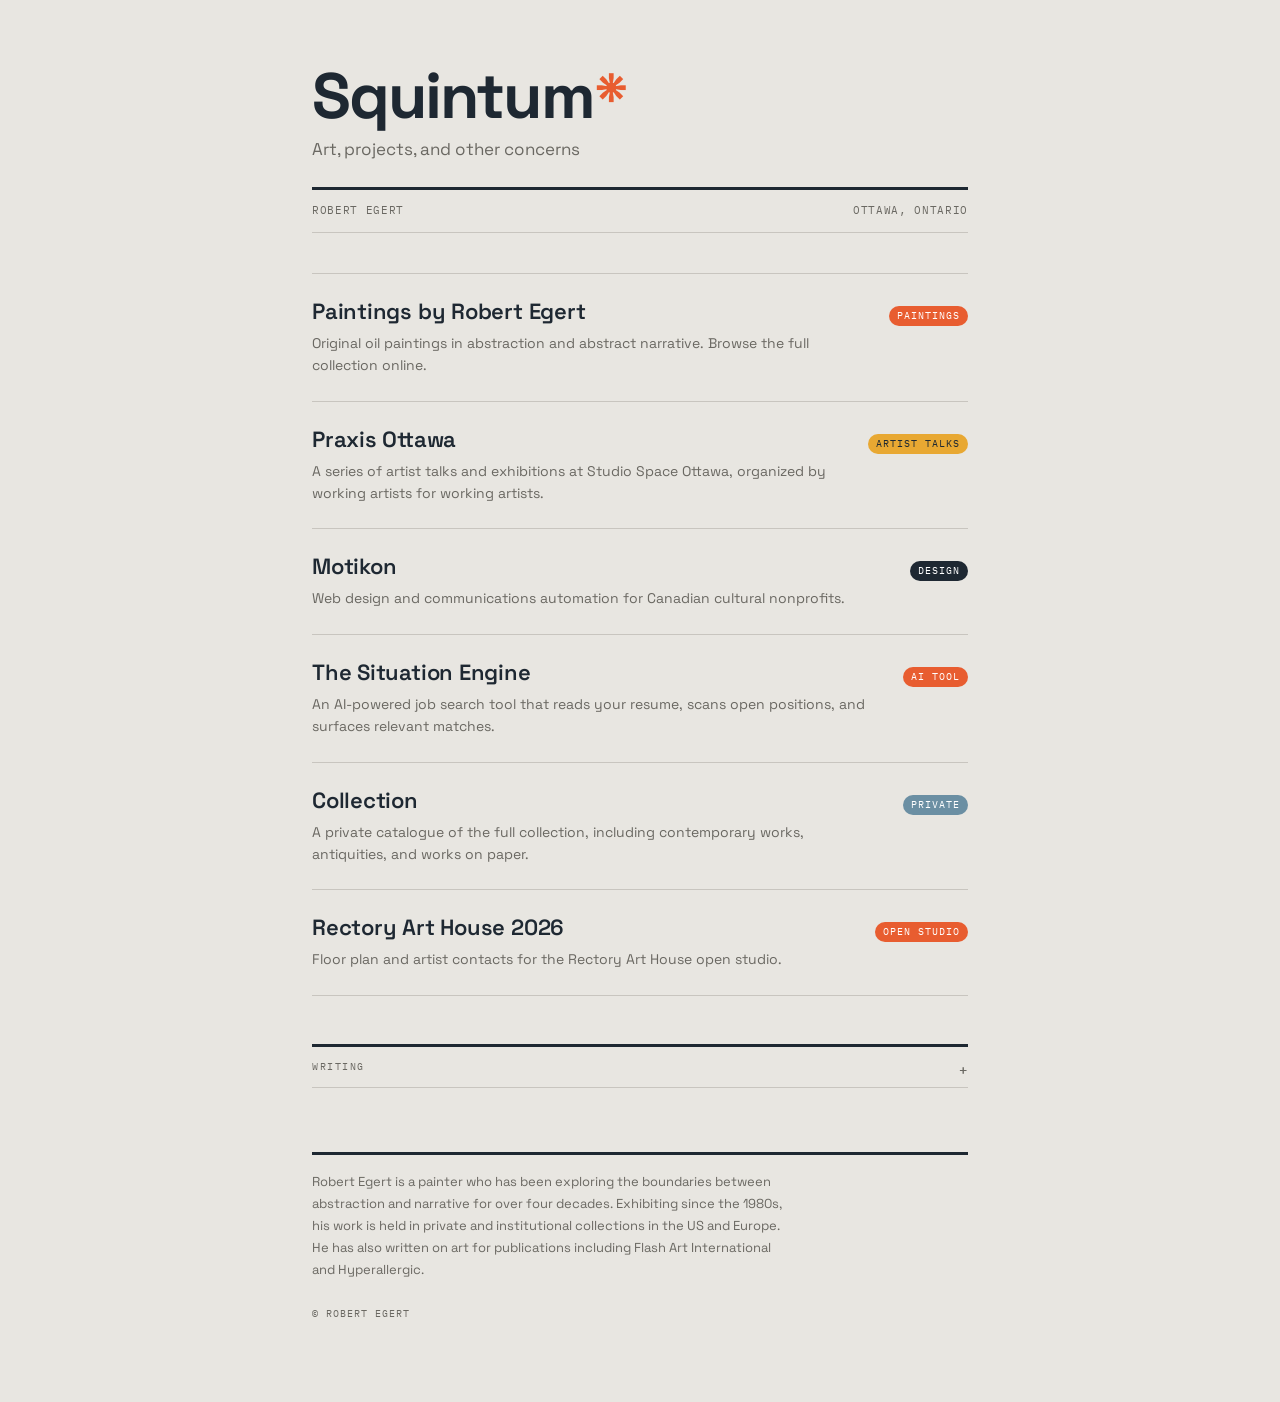
==== commit c39d22a2: "Add Rectory Art House 2026 to project list Co-Authored-By: Claude Opus 4.6 <noreply@anthropic.com>" ====
--- a/index.html
+++ b/index.html
@@ -326,6 +326,14 @@
       <p>A private catalogue of the full collection, including contemporary works, antiquities, and works on paper.</p>
     </div>
 
+    <div class="project c-vibrant">
+      <div class="project-header">
+        <h2><a href="/rectory-2026/">Rectory Art House 2026</a></h2>
+        <span class="project-type t-paintings">Open Studio</span>
+      </div>
+      <p>Floor plan and artist contacts for the Rectory Art House open studio.</p>
+    </div>
+
   </div>
 
   <hr class="section-rule">
@@ -351,7 +359,7 @@
   </details>
 
   <footer>
-    <p>Robert Egert (b. 1958, Brooklyn) is a painter whose work spans four decades, moving between figuration, abstraction, and abstract narrative. He received his BFA from Pratt Institute and an MLA from the City University of New York Center for Cultural Studies. Egert began exhibiting in the early 1980s at Civilian Warfare, White Columns, and Holly Solomon in New York. His subsequent projects have explored themes of environmental crisis, posthumanism, and the boundaries between the organic and the constructed, drawing on sources from Ovid to Octavia Butler. Major series include Morphopolis, Anthropocene, Gothic Interiors, Nocturnes, and Small Worlds. His paintings are held in private and institutional collections in the United States and Europe.</p>
+    <p>Robert Egert is a painter who has been exploring the boundaries between abstraction and narrative for over four decades. Exhibiting since the 1980s, his work is held in private and institutional collections in the US and Europe. He has also written on art for publications including Flash Art International and Hyperallergic.</p>
     <p class="copyright">&copy; Robert Egert</p>
   </footer>
 
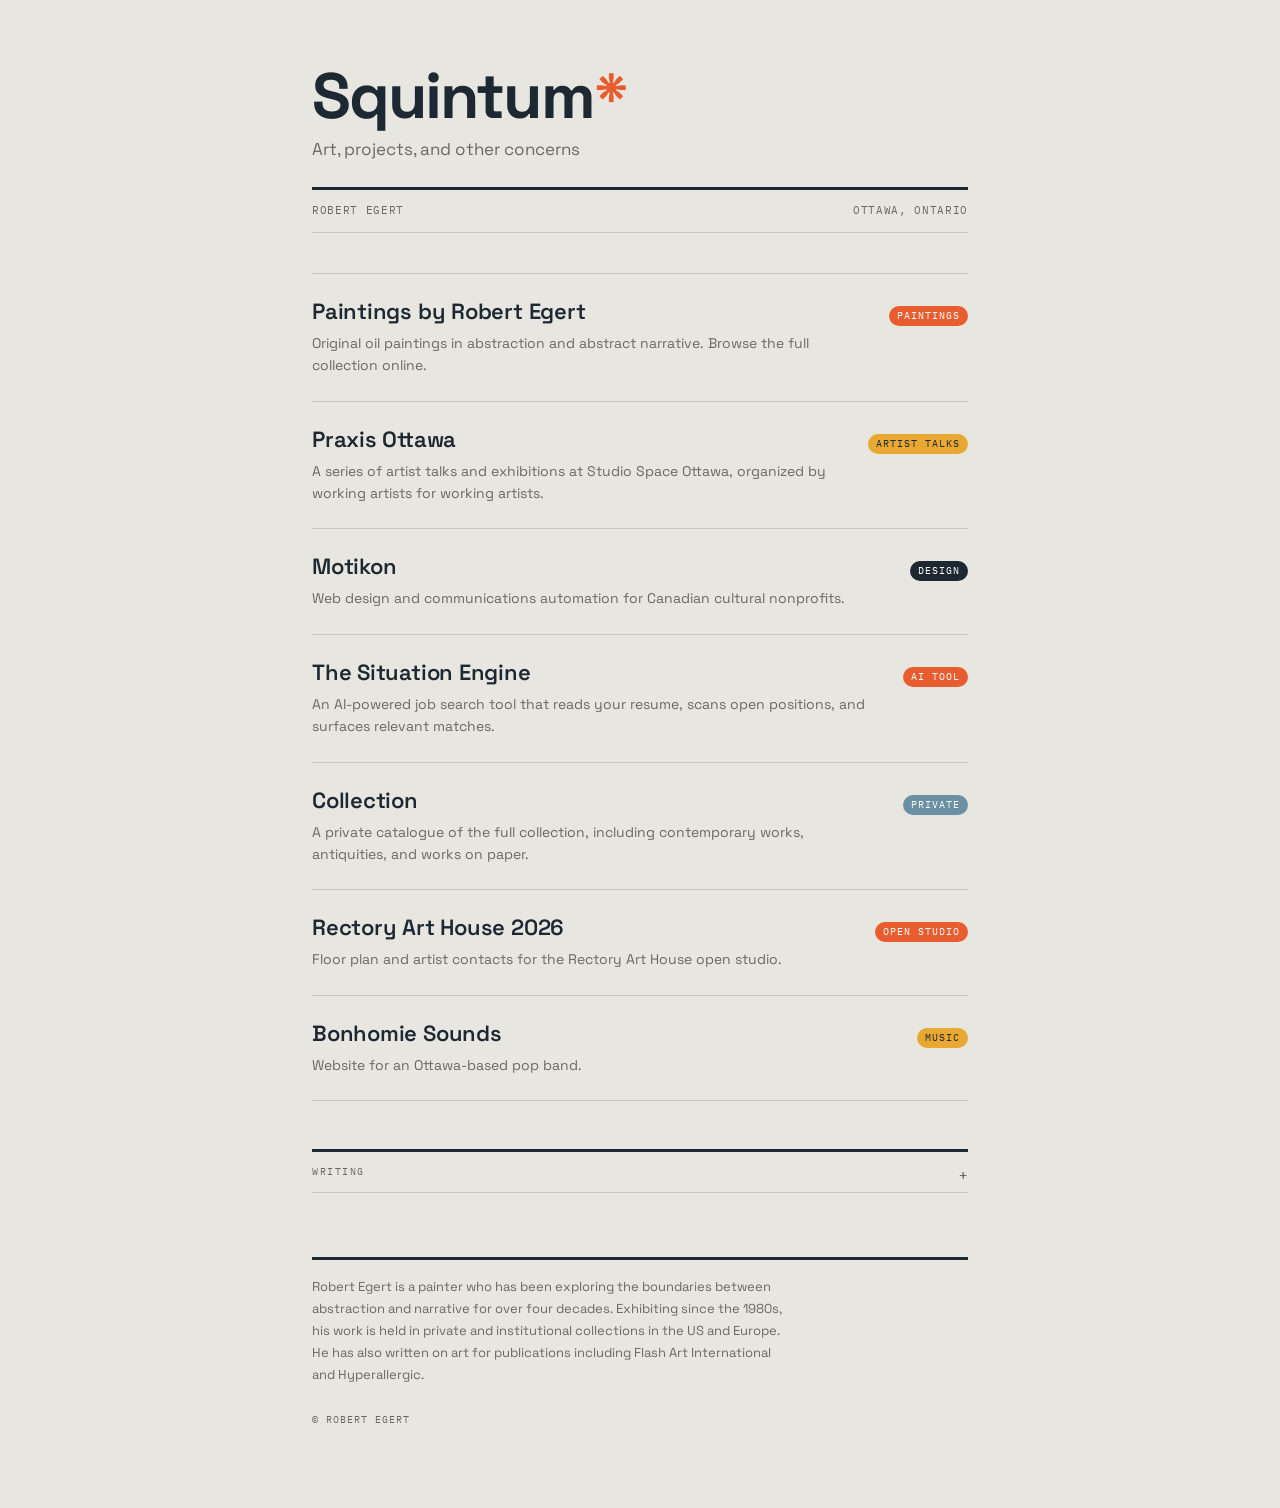
==== commit 6ca61676: "Add Bonhomie Sounds to project list Co-Authored-By: Claude Opus 4.6 <noreply@anthropic.com>" ====
--- a/index.html
+++ b/index.html
@@ -334,6 +334,14 @@
       <p>Floor plan and artist contacts for the Rectory Art House open studio.</p>
     </div>
 
+    <div class="project c-warm">
+      <div class="project-header">
+        <h2><a href="https://bonhomiesounds.com">Bonhomie Sounds</a></h2>
+        <span class="project-type t-talks">Music</span>
+      </div>
+      <p>Website for an Ottawa-based pop band.</p>
+    </div>
+
   </div>
 
   <hr class="section-rule">
